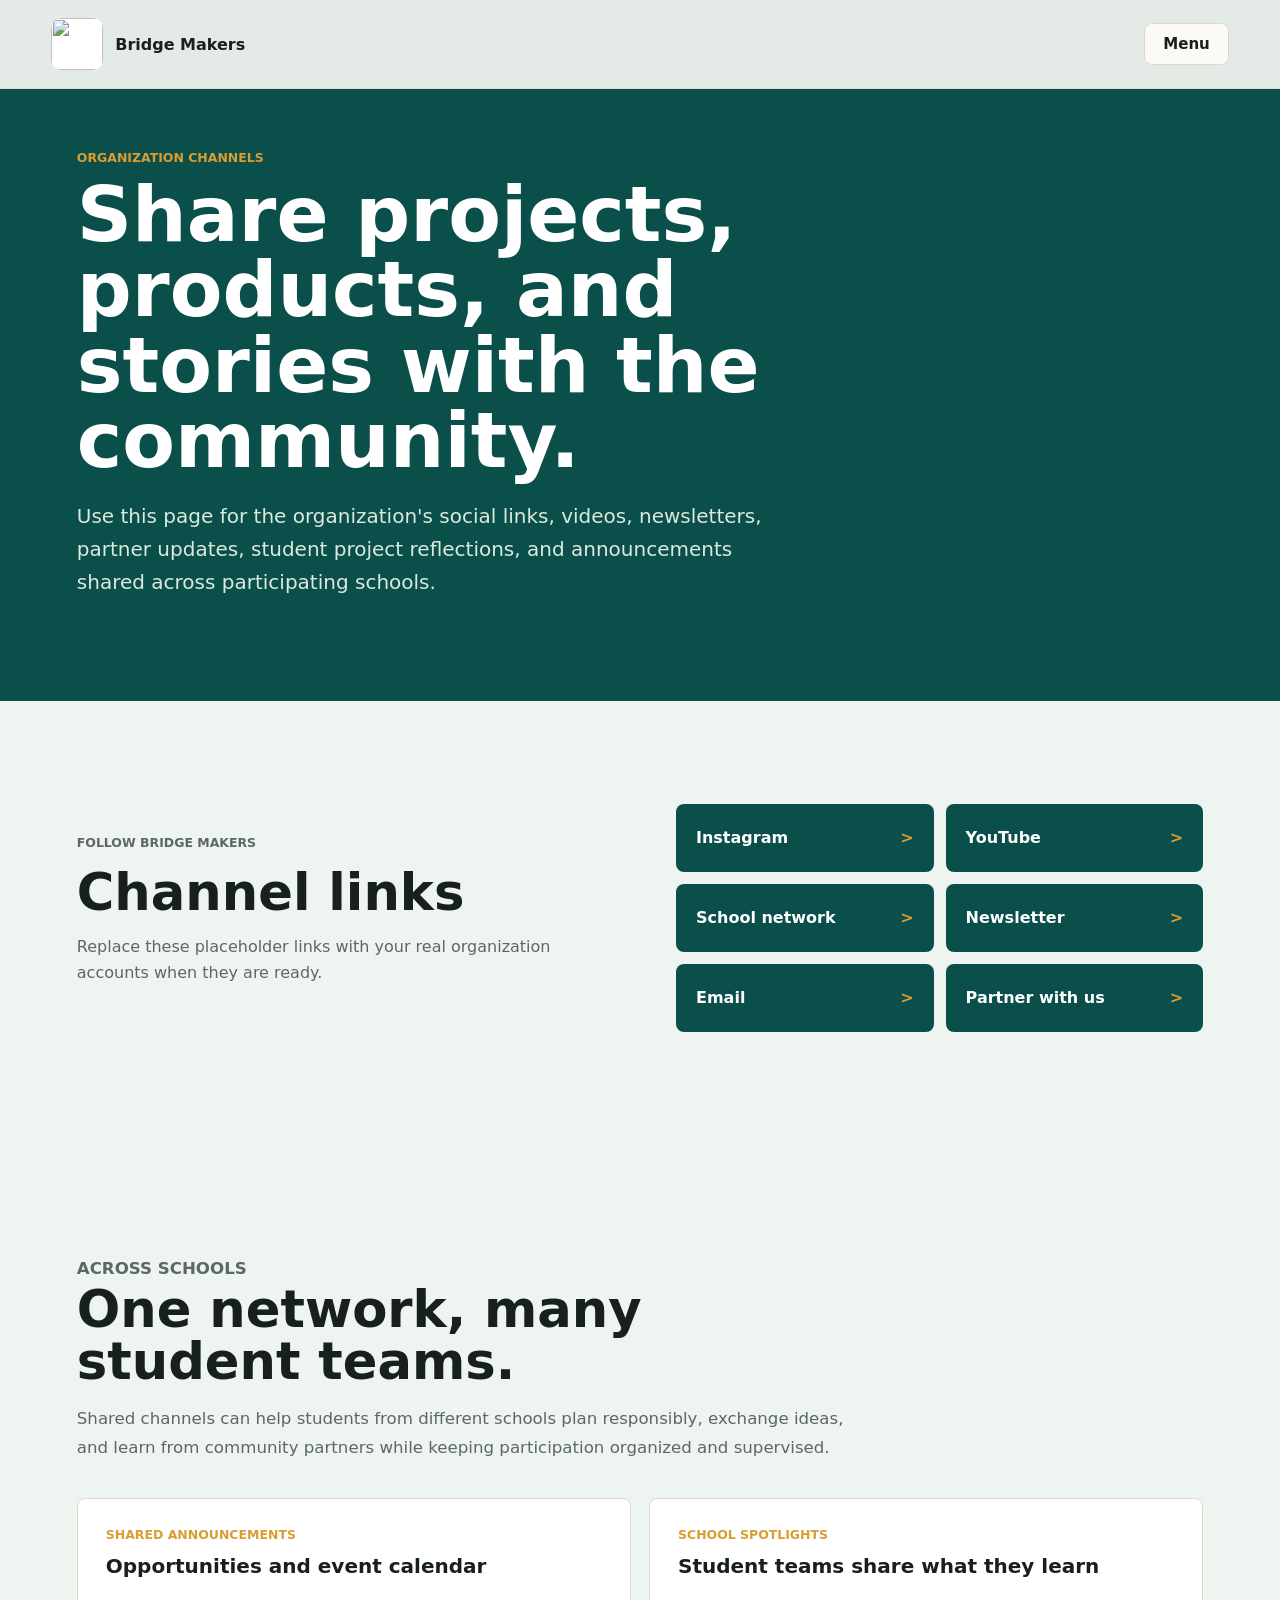
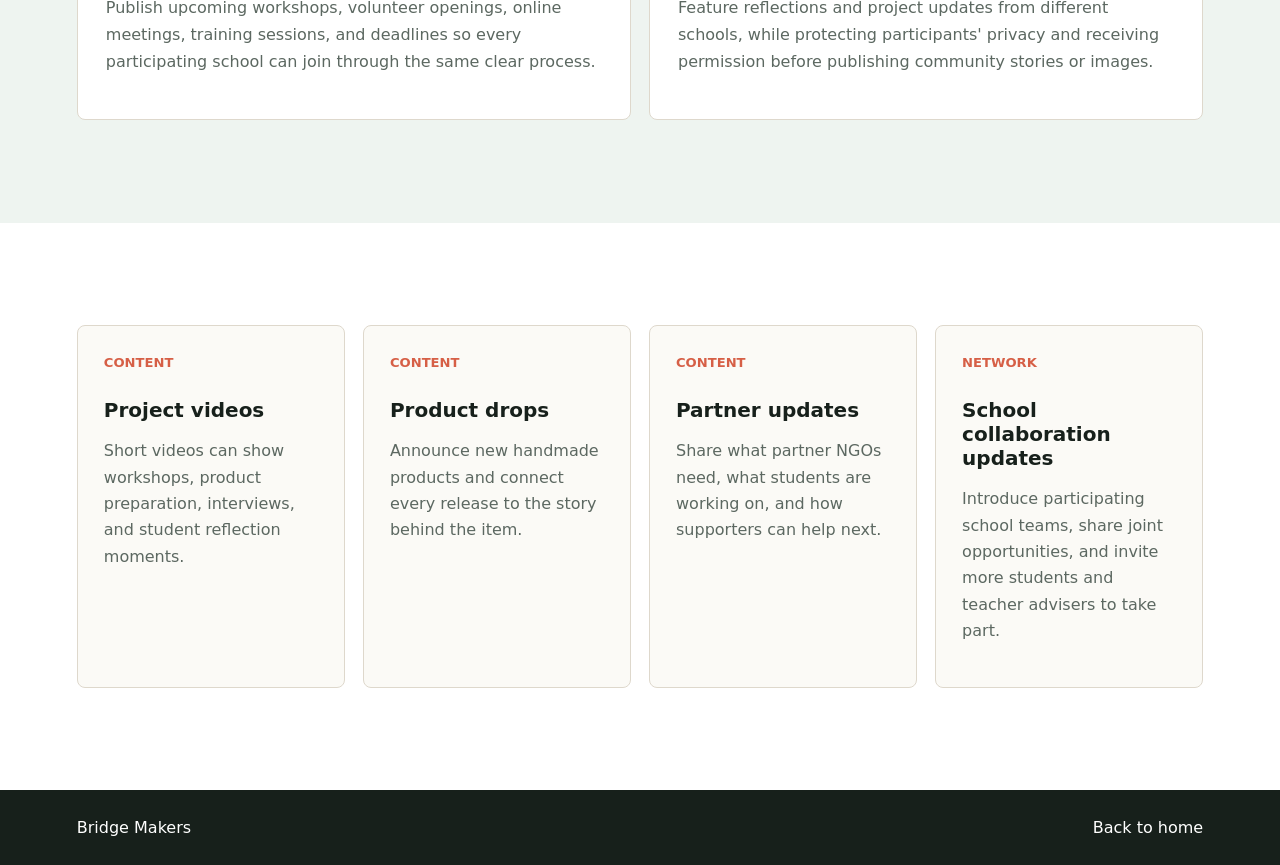
==== channels.html @ 90d65f6a "Add files via upload" ====
<!doctype html>
<html lang="en">
  <head>
    <meta charset="UTF-8" />
    <meta name="viewport" content="width=device-width, initial-scale=1.0" />
    <title>Channels | Bridge Makers</title>
    <meta
      name="description"
      content="Bridge Makers channels for project videos, interviews, partner updates, and collaboration between participating schools."
    />
    <link rel="stylesheet" href="styles.css" />
  </head>
  <body>
    <header class="site-header">
      <a class="brand" href="index.html" aria-label="Bridge Makers home">
        <img class="brand-mark" src="assets/bridge-makers-logo-v2.png" alt="" aria-hidden="true" />
        <span>Bridge Makers</span>
      </a>
      <div class="pullout-menu">
        <span class="pullout-trigger">Menu</span>
        <div class="pullout-panel" aria-label="Bridge Makers page menu">
          <a href="index.html"><span>01</span>Homepage</a>
          <a href="interviews.html"><span>02</span>Story interviews</a>
          <a href="products.html"><span>03</span>Products</a>
          <a href="volunteer.html"><span>04</span>Workshops</a>
          <a href="channels.html"><span>05</span>Organization channels</a>
        </div>
      </div>
    </header>

    <main>
      <section class="page-hero compact-hero">
        <p class="section-kicker">Organization channels</p>
        <h1>Share projects, products, and stories with the community.</h1>
        <p>
          Use this page for the organization's social links, videos, newsletters,
          partner updates, student project reflections, and announcements shared
          across participating schools.
        </p>
      </section>

      <section class="channels-section">
        <div>
          <p class="section-kicker">Follow Bridge Makers</p>
          <h2>Channel links</h2>
          <p>
            Replace these placeholder links with your real organization accounts
            when they are ready.
          </p>
        </div>
        <div class="channel-links" aria-label="Bridge Makers channel links">
          <a href="#" aria-label="Bridge Makers Instagram">Instagram</a>
          <a href="#" aria-label="Bridge Makers YouTube">YouTube</a>
          <a href="volunteer.html#school-network" aria-label="Join the Bridge Makers school network">School network</a>
          <a href="#" aria-label="Bridge Makers newsletter">Newsletter</a>
          <a href="mailto:hello@bridgemakers.org" aria-label="Email Bridge Makers">Email</a>
          <a href="volunteer.html#contact" aria-label="Propose a school or NGO partnership">Partner with us</a>
        </div>
      </section>

      <section class="partner-section" id="school-channels">
        <div class="section-heading">
          <p class="section-kicker">Across schools</p>
          <h2>One network, many student teams.</h2>
          <p>
            Shared channels can help students from different schools plan
            responsibly, exchange ideas, and learn from community partners while
            keeping participation organized and supervised.
          </p>
        </div>
        <div class="partner-panels">
          <article>
            <span class="section-kicker">Shared announcements</span>
            <h3>Opportunities and event calendar</h3>
            <p>
              Publish upcoming workshops, volunteer openings, online meetings,
              training sessions, and deadlines so every participating school can
              join through the same clear process.
            </p>
          </article>
          <article>
            <span class="section-kicker">School spotlights</span>
            <h3>Student teams share what they learn</h3>
            <p>
              Feature reflections and project updates from different schools,
              while protecting participants' privacy and receiving permission
              before publishing community stories or images.
            </p>
          </article>
        </div>
      </section>

      <section class="detail-section">
        <div class="detail-grid">
          <article>
            <span>Content</span>
            <h3>Project videos</h3>
            <p>Short videos can show workshops, product preparation, interviews, and student reflection moments.</p>
          </article>
          <article>
            <span>Content</span>
            <h3>Product drops</h3>
            <p>Announce new handmade products and connect every release to the story behind the item.</p>
          </article>
          <article>
            <span>Content</span>
            <h3>Partner updates</h3>
            <p>Share what partner NGOs need, what students are working on, and how supporters can help next.</p>
          </article>
          <article>
            <span>Network</span>
            <h3>School collaboration updates</h3>
            <p>Introduce participating school teams, share joint opportunities, and invite more students and teacher advisers to take part.</p>
          </article>
        </div>
      </section>
    </main>

    <footer>
      <p>Bridge Makers</p>
      <p><a href="index.html">Back to home</a></p>
    </footer>
    <script src="script.js"></script>
  </body>
</html>
---- styles.css ----
:root {
  color-scheme: light;
  --ink: #17201b;
  --muted: #5c6861;
  --paper: #fbfaf6;
  --cream: #f3efe6;
  --line: #ded8cc;
  --teal: #0f766e;
  --teal-dark: #0a4f4a;
  --coral: #d65f46;
  --gold: #d99d32;
  --green: #597b45;
  --white: #ffffff;
  --shadow: 0 18px 50px rgba(32, 40, 35, 0.14);
}

* {
  box-sizing: border-box;
}

html {
  scroll-behavior: smooth;
}

body {
  margin: 0;
  font-family: Inter, system-ui, -apple-system, BlinkMacSystemFont, "Segoe UI", sans-serif;
  color: var(--ink);
  background: var(--paper);
}

a {
  color: inherit;
  text-decoration: none;
}

button,
input,
select {
  font: inherit;
}

.site-header {
  position: fixed;
  inset: 0 0 auto 0;
  z-index: 10;
  display: flex;
  align-items: center;
  justify-content: space-between;
  gap: 22px;
  padding: 18px clamp(18px, 4vw, 56px);
  background: rgba(251, 250, 246, 0.91);
  border-bottom: 1px solid rgba(222, 216, 204, 0.75);
  backdrop-filter: blur(16px);
}

.brand,
.hero-actions,
.product-meta {
  display: flex;
  align-items: center;
}

.brand {
  gap: 12px;
  font-weight: 800;
  white-space: nowrap;
}

.brand-mark {
  width: 52px;
  height: 52px;
  border-radius: 10px;
  display: block;
  flex: 0 0 auto;
  object-fit: contain;
  background: var(--white);
}

.pullout-menu {
  position: relative;
  padding-block: 12px;
  margin-block: -12px;
}

.pullout-trigger {
  position: relative;
  display: inline-flex;
  align-items: center;
  justify-content: center;
  min-height: 42px;
  padding: 10px 18px;
  color: var(--ink);
  border: 1px solid var(--line);
  border-radius: 8px;
  background: var(--paper);
  cursor: pointer;
  font-size: 0.94rem;
  font-weight: 800;
  list-style: none;
  transition: background 160ms ease, border-color 160ms ease, color 160ms ease;
}

.pullout-trigger::after {
  content: "";
  position: absolute;
  left: 14px;
  right: 14px;
  bottom: 7px;
  height: 2px;
  border-radius: 999px;
  background: var(--ink);
  transform: scaleX(0);
  transform-origin: left;
  transition: transform 160ms ease;
}

.pullout-menu:hover .pullout-trigger {
  color: var(--ink);
  border-color: #bbb4a8;
  background: var(--paper);
}

.pullout-menu:hover .pullout-trigger::after {
  transform: scaleX(1);
}

.pullout-panel {
  position: absolute;
  top: 100%;
  right: 0;
  width: min(320px, calc(100vw - 36px));
  display: none;
  grid-template-columns: 1fr;
  padding: 0;
  background: rgba(251, 250, 246, 0.97);
  border: 1px solid rgba(222, 216, 204, 0.9);
  border-bottom: 1px solid rgba(222, 216, 204, 0.9);
  border-radius: 8px;
  box-shadow: 0 20px 38px rgba(32, 40, 35, 0.12);
  backdrop-filter: blur(16px);
}

.pullout-panel::before {
  content: "";
  position: absolute;
  left: 0;
  right: 0;
  bottom: 100%;
  height: 14px;
}

.pullout-menu:hover .pullout-panel {
  display: grid;
}

.pullout-panel a {
  position: relative;
  min-height: 64px;
  display: flex;
  align-items: center;
  gap: 12px;
  padding: 16px 18px;
  border-bottom: 1px solid var(--line);
  color: var(--ink);
  font-size: 1rem;
  font-weight: 800;
}

.pullout-panel a:last-child {
  border-bottom: 0;
}

.pullout-panel a span {
  color: var(--coral);
  font-size: 0.78rem;
  font-weight: 800;
}

.pullout-panel a::after {
  content: "";
  position: absolute;
  left: 18px;
  right: 18px;
  bottom: 14px;
  height: 3px;
  border-radius: 999px;
  background: var(--teal);
  transform: scaleX(0);
  transform-origin: left;
  transition: transform 180ms ease;
}

.pullout-panel a:hover {
  background: rgba(255, 255, 255, 0.68);
}

.pullout-panel a:hover::after {
  transform: scaleX(1);
}

.button,
.contact-form button,
.product-card button {
  border: 0;
  border-radius: 8px;
  cursor: pointer;
  font-weight: 800;
}

.hero {
  position: relative;
  min-height: 92vh;
  display: grid;
  align-items: end;
  overflow: hidden;
  padding: 118px clamp(18px, 6vw, 82px) 80px;
}

.hero img {
  position: absolute;
  inset: 0;
  width: 100%;
  height: 100%;
  object-fit: cover;
}

.hero-overlay {
  position: absolute;
  inset: 0;
  background:
    linear-gradient(90deg, rgba(12, 23, 19, 0.82) 0%, rgba(12, 23, 19, 0.56) 42%, rgba(12, 23, 19, 0.16) 100%),
    linear-gradient(0deg, rgba(12, 23, 19, 0.52), rgba(12, 23, 19, 0.04) 42%);
}

.hero-content {
  position: relative;
  width: min(690px, 100%);
  color: var(--white);
}

.eyebrow,
.section-kicker {
  margin: 0 0 12px;
  color: var(--gold);
  font-size: 0.78rem;
  font-weight: 800;
  letter-spacing: 0;
  text-transform: uppercase;
}

.hero h1 {
  margin: 0;
  font-size: clamp(3.7rem, 8vw, 7.5rem);
  line-height: 0.92;
  letter-spacing: 0;
}

.hero-content > p:not(.eyebrow) {
  max-width: 620px;
  margin: 24px 0 0;
  font-size: clamp(1.1rem, 2vw, 1.45rem);
  line-height: 1.55;
}

.hero-actions {
  flex-wrap: wrap;
  gap: 12px;
  margin-top: 34px;
}

.button {
  display: inline-flex;
  align-items: center;
  justify-content: center;
  min-height: 48px;
  padding: 14px 18px;
}

.button.primary {
  color: var(--white);
  background: var(--coral);
}

.button.secondary {
  color: var(--ink);
  background: var(--white);
}

.page-hero {
  padding-top: 150px;
  color: var(--white);
  background: var(--teal-dark);
}

.page-hero h1 {
  width: min(900px, 100%);
  margin: 0;
  font-size: clamp(2.7rem, 6vw, 5.5rem);
  line-height: 0.98;
  letter-spacing: 0;
}

.page-hero p:not(.section-kicker) {
  width: min(720px, 100%);
  margin: 22px 0 0;
  color: #dbe9df;
  font-size: clamp(1rem, 1.8vw, 1.25rem);
  line-height: 1.65;
}

.compact-hero {
  min-height: 430px;
  display: grid;
  align-content: end;
}

.intro,
.menu-section,
.shop-section,
.interview-section,
.video-library,
.channels-section,
.page-hero,
.detail-section,
.impact-band,
.split-section,
.partner-section,
.cta {
  padding: clamp(64px, 8vw, 104px) clamp(18px, 6vw, 82px);
}

.page-hero {
  padding-top: 150px;
}

.intro {
  display: grid;
  grid-template-columns: minmax(0, 1fr) minmax(300px, 0.72fr);
  gap: clamp(28px, 7vw, 90px);
  align-items: start;
  background: var(--white);
}

h2 {
  margin: 0;
  font-size: clamp(2rem, 4vw, 4.1rem);
  line-height: 1.02;
  letter-spacing: 0;
}

h3 {
  margin: 0;
  font-size: 1.25rem;
  letter-spacing: 0;
}

.intro > p,
.section-heading p,
.split-section p,
.partner-panels p,
.cta p,
.impact-grid p,
.product-content p {
  color: var(--muted);
  line-height: 1.7;
}

.intro > p {
  margin: 34px 0 0;
  font-size: 1.08rem;
}

.section-heading {
  max-width: 780px;
  margin-bottom: 36px;
}

.section-heading p {
  margin: 18px 0 0;
  font-size: 1.04rem;
}

.detail-section {
  background: var(--white);
}

.detail-grid {
  display: grid;
  grid-template-columns: repeat(4, minmax(0, 1fr));
  gap: 18px;
}

.detail-grid article {
  min-height: 250px;
  padding: 26px;
  border: 1px solid var(--line);
  border-radius: 8px;
  background: var(--paper);
}

.detail-grid span {
  display: inline-block;
  margin-bottom: 28px;
  color: var(--coral);
  font-size: 0.82rem;
  font-weight: 800;
  text-transform: uppercase;
}

.detail-grid p {
  color: var(--muted);
  line-height: 1.65;
}

.menu-section {
  background: var(--cream);
}

.line-menu {
  display: grid;
  grid-template-columns: repeat(4, minmax(0, 1fr));
  border-top: 1px solid var(--line);
  border-bottom: 1px solid var(--line);
}

.line-menu a {
  position: relative;
  min-height: 82px;
  display: flex;
  align-items: center;
  gap: 12px;
  padding: 20px 18px;
  color: var(--ink);
  border-right: 1px solid var(--line);
  font-size: clamp(1rem, 1.5vw, 1.22rem);
  font-weight: 800;
}

.line-menu a:last-child {
  border-right: 0;
}

.line-menu a span {
  color: var(--coral);
  font-size: 0.78rem;
  font-weight: 800;
}

.line-menu a::after {
  content: "";
  position: absolute;
  left: 18px;
  right: 18px;
  bottom: 14px;
  height: 3px;
  border-radius: 999px;
  background: var(--teal);
  transform: scaleX(0);
  transform-origin: left;
  transition: transform 180ms ease;
}

.line-menu a:hover {
  background: rgba(255, 255, 255, 0.62);
}

.line-menu a:hover::after {
  transform: scaleX(1);
}

.menu-grid {
  display: grid;
  grid-template-columns: repeat(4, minmax(0, 1fr));
  gap: 16px;
}

.menu-card {
  min-height: 236px;
  display: grid;
  align-content: space-between;
  gap: 22px;
  padding: 24px;
  border: 1px solid var(--line);
  border-radius: 8px;
  background: var(--white);
  box-shadow: 0 10px 28px rgba(32, 40, 35, 0.08);
  transition: transform 160ms ease, border-color 160ms ease;
}

.menu-card:hover {
  transform: translateY(-3px);
  border-color: rgba(15, 118, 110, 0.45);
}

.menu-card span {
  color: var(--coral);
  font-size: 0.82rem;
  font-weight: 800;
}

.menu-card p,
.story-background p,
.interview-grid p,
.channels-section p {
  color: var(--muted);
  line-height: 1.65;
}

.menu-card p {
  margin: 0;
}

.product-grid {
  display: grid;
  grid-template-columns: repeat(3, minmax(0, 1fr));
  gap: 18px;
}

.demo-note {
  display: flex;
  align-items: center;
  gap: 14px;
  margin-bottom: 24px;
  padding: 16px 18px;
  border-left: 5px solid var(--coral);
  border-radius: 8px;
  color: var(--muted);
  background: var(--cream);
}

.demo-note strong {
  flex: 0 0 auto;
  color: var(--teal-dark);
}

.product-card {
  display: flex;
  flex-direction: column;
  overflow: hidden;
  border: 1px solid var(--line);
  border-radius: 8px;
  background: var(--white);
  box-shadow: 0 12px 35px rgba(32, 40, 35, 0.08);
}

.product-image {
  position: relative;
  min-height: 225px;
  overflow: hidden;
  background-size: cover;
  background-position: center;
}

.product-image > img {
  width: 100%;
  height: 100%;
  min-height: 225px;
  display: block;
  object-fit: cover;
}

.maker-shirt > img {
  object-position: center;
}

.maker-art {
  position: absolute;
  left: 50%;
  top: 47%;
  width: 112px;
  height: 68px;
  transform: translate(-50%, -50%);
  border-radius: 50% 50% 42% 42%;
  background: #f5efe2;
  box-shadow: 0 0 0 8px rgba(245, 239, 226, 0.92);
}

.maker-art::before {
  content: "";
  position: absolute;
  left: 18px;
  right: 18px;
  bottom: 12px;
  height: 28px;
  border-top: 4px solid var(--teal-dark);
  border-radius: 50%;
  transform: rotate(-5deg);
}

.maker-art i {
  position: absolute;
  width: 9px;
  height: 9px;
  background: var(--gold);
  clip-path: polygon(50% 0, 61% 36%, 100% 50%, 61% 64%, 50% 100%, 39% 64%, 0 50%, 39% 36%);
}

.maker-art i:nth-child(1) { left: 16px; top: 8px; }
.maker-art i:nth-child(2) { left: 42px; top: 18px; background: var(--coral); }
.maker-art i:nth-child(3) { left: 67px; top: 5px; width: 12px; height: 12px; }
.maker-art i:nth-child(4) { right: 13px; top: 25px; background: var(--green); }
.maker-art i:nth-child(5) { left: 55px; top: 2px; width: 5px; height: 5px; background: var(--teal); }

.tea-product {
  height: 225px;
}

.tea-product > img {
  height: 225px;
  object-position: center bottom;
  transform: scale(1.3);
  transform-origin: center bottom;
}

.product-image.textile {
  background:
    linear-gradient(135deg, rgba(15, 118, 110, 0.2), rgba(214, 95, 70, 0.24)),
    repeating-linear-gradient(45deg, #d65f46 0 24px, #f1c36c 24px 48px, #0f766e 48px 72px, #597b45 72px 96px);
}

.product-image.cards {
  background:
    radial-gradient(circle at 70% 25%, rgba(214, 95, 70, 0.8) 0 8%, transparent 8.5%),
    radial-gradient(circle at 34% 52%, rgba(15, 118, 110, 0.85) 0 9%, transparent 9.5%),
    linear-gradient(135deg, #f7f0dc 0 34%, #ffffff 34% 52%, #e9d3b5 52% 100%);
}

.product-image.beads {
  background:
    radial-gradient(circle at 28% 42%, #0f766e 0 18px, transparent 19px),
    radial-gradient(circle at 43% 36%, #d99d32 0 16px, transparent 17px),
    radial-gradient(circle at 58% 46%, #d65f46 0 17px, transparent 18px),
    radial-gradient(circle at 72% 40%, #597b45 0 18px, transparent 19px),
    linear-gradient(135deg, #eee5d3, #faf8ef);
}

.product-content {
  display: flex;
  flex: 1;
  flex-direction: column;
  padding: 22px;
}

.product-meta {
  justify-content: space-between;
  gap: 14px;
  margin-bottom: 14px;
  color: var(--teal-dark);
  font-size: 0.88rem;
  font-weight: 800;
}

.product-content > p {
  min-height: 120px;
  margin: 12px 0 20px;
}

.story-background {
  margin: 16px 0 0;
  padding: 16px;
  border-left: 5px solid var(--gold);
  border-radius: 8px;
  background: #f8f4ea;
}

.story-background span {
  display: block;
  margin-bottom: 6px;
  color: var(--teal-dark);
  font-size: 0.82rem;
  font-weight: 800;
  text-transform: uppercase;
}

.story-background p {
  margin: 0;
  font-size: 0.94rem;
}

.product-card button,
.contact-form button {
  width: 100%;
  min-height: 46px;
  color: var(--white);
  background: var(--teal);
}

.product-card button {
  margin-top: auto;
}

.interview-section {
  background: var(--white);
}

.video-library {
  background: #eef4f0;
}

.video-grid {
  display: grid;
  grid-template-columns: repeat(3, minmax(0, 1fr));
  gap: 18px;
}

.video-card {
  overflow: hidden;
  border: 1px solid var(--line);
  border-radius: 8px;
  background: var(--white);
  box-shadow: 0 12px 35px rgba(32, 40, 35, 0.08);
}

.video-preview {
  position: relative;
  width: 100%;
  aspect-ratio: 16 / 10;
  display: grid;
  place-items: center;
  overflow: hidden;
  border: 0;
  cursor: pointer;
  background-position: center;
  background-size: cover;
}

.video-preview::before {
  content: "";
  position: absolute;
  inset: 0;
  background: linear-gradient(0deg, rgba(10, 35, 31, 0.62), rgba(10, 35, 31, 0.08));
  transition: background 160ms ease;
}

.video-preview:hover::before {
  background: linear-gradient(0deg, rgba(10, 35, 31, 0.7), rgba(10, 35, 31, 0.18));
}

.video-daily-life {
  background:
    linear-gradient(90deg, transparent 0 46%, rgba(255, 255, 255, 0.26) 47% 53%, transparent 54%),
    linear-gradient(0deg, transparent 0 46%, rgba(217, 157, 50, 0.5) 47% 53%, transparent 54%),
    linear-gradient(135deg, #0a4f4a, #4e7772);
  background-size: 72px 72px, 72px 72px, auto;
}

.video-recovery {
  background:
    repeating-linear-gradient(115deg, transparent 0 28px, rgba(255, 255, 255, 0.18) 29px 33px),
    linear-gradient(135deg, #597b45, #d99d32);
}

.video-artwork {
  background:
    linear-gradient(32deg, transparent 0 30%, rgba(217, 157, 50, 0.86) 31% 46%, transparent 47%),
    linear-gradient(145deg, rgba(15, 118, 110, 0.9) 0 28%, transparent 29%),
    linear-gradient(62deg, #d65f46, #f3efe6 52%, #597b45);
}

.play-icon {
  position: relative;
  z-index: 1;
  width: 58px;
  height: 58px;
  display: grid;
  place-items: center;
  border: 2px solid rgba(255, 255, 255, 0.82);
  border-radius: 50%;
  background: rgba(15, 118, 110, 0.88);
  box-shadow: 0 8px 24px rgba(23, 32, 27, 0.24);
}

.play-icon::after {
  content: "";
  margin-left: 4px;
  border-top: 8px solid transparent;
  border-bottom: 8px solid transparent;
  border-left: 13px solid var(--white);
}

.video-duration {
  position: absolute;
  z-index: 1;
  right: 12px;
  bottom: 10px;
  padding: 4px 7px;
  border-radius: 4px;
  color: var(--white);
  background: rgba(23, 32, 27, 0.82);
  font-size: 0.78rem;
  font-weight: 800;
}

.video-copy {
  padding: 22px;
}

.video-copy > span {
  display: block;
  margin-bottom: 10px;
  color: var(--coral);
  font-size: 0.78rem;
  font-weight: 800;
  text-transform: uppercase;
}

.video-copy p,
.demo-caption,
.video-dialog-panel > p:last-child {
  color: var(--muted);
  line-height: 1.65;
}

.video-copy p {
  margin: 12px 0 0;
}

.demo-caption {
  margin: 18px 0 0;
  font-size: 0.86rem;
}

.video-dialog[hidden] {
  display: none;
}

.video-dialog {
  position: fixed;
  inset: 0;
  z-index: 30;
  display: grid;
  place-items: center;
  padding: 20px;
  background: rgba(23, 32, 27, 0.72);
}

.video-dialog-panel {
  position: relative;
  width: min(620px, 100%);
  padding: 22px;
  border-radius: 8px;
  background: var(--white);
  box-shadow: var(--shadow);
}

.video-dialog-close {
  position: absolute;
  top: 10px;
  right: 12px;
  z-index: 2;
  width: 38px;
  height: 38px;
  border: 0;
  border-radius: 50%;
  color: var(--white);
  background: rgba(23, 32, 27, 0.78);
  cursor: pointer;
  font-size: 1.6rem;
  line-height: 1;
}

.video-dialog-screen {
  aspect-ratio: 16 / 9;
  display: grid;
  place-items: center;
  margin: -22px -22px 22px;
  border-radius: 8px 8px 0 0;
  background: linear-gradient(135deg, var(--teal-dark), var(--green));
}

.video-dialog-panel h2 {
  font-size: clamp(1.8rem, 4vw, 2.8rem);
}

.interview-grid {
  display: grid;
  grid-template-columns: repeat(3, minmax(0, 1fr));
  gap: 18px;
}

.interview-grid article {
  min-height: 248px;
  padding: 26px;
  border-radius: 8px;
  background: var(--paper);
  border: 1px solid var(--line);
}

.interview-grid span {
  display: inline-block;
  margin-bottom: 32px;
  color: var(--coral);
  font-size: 0.82rem;
  font-weight: 800;
  text-transform: uppercase;
}

.channels-section {
  display: grid;
  grid-template-columns: minmax(0, 0.72fr) minmax(320px, 0.72fr);
  gap: clamp(28px, 6vw, 72px);
  align-items: center;
  background: #eef4f0;
}

.channel-links {
  display: grid;
  grid-template-columns: repeat(2, minmax(0, 1fr));
  gap: 12px;
}

.channel-links a {
  display: flex;
  align-items: center;
  justify-content: space-between;
  min-height: 68px;
  padding: 18px 20px;
  border-radius: 8px;
  color: var(--white);
  background: var(--teal-dark);
  font-weight: 800;
}

.channel-links a::after {
  content: ">";
  color: var(--gold);
}

.impact-band {
  display: grid;
  grid-template-columns: minmax(240px, 0.68fr) 1fr;
  gap: clamp(28px, 6vw, 72px);
  color: var(--white);
  background: var(--teal-dark);
}

.impact-band .section-kicker,
.impact-band p {
  color: #dbe9df;
}

.impact-grid {
  display: grid;
  grid-template-columns: repeat(3, minmax(0, 1fr));
  gap: 18px;
}

.impact-grid div {
  padding: 24px;
  border: 1px solid rgba(255, 255, 255, 0.22);
  border-radius: 8px;
}

.impact-grid strong {
  display: grid;
  place-items: center;
  width: 38px;
  height: 38px;
  margin-bottom: 34px;
  border-radius: 50%;
  color: var(--ink);
  background: var(--gold);
}

.split-section {
  display: grid;
  grid-template-columns: minmax(0, 0.9fr) minmax(300px, 0.72fr);
  gap: clamp(30px, 7vw, 86px);
  align-items: center;
  background: var(--cream);
}

.check-list {
  display: grid;
  gap: 12px;
}

.check-list span {
  padding: 18px 20px;
  border-left: 6px solid var(--coral);
  border-radius: 8px;
  background: var(--white);
  box-shadow: 0 8px 22px rgba(32, 40, 35, 0.08);
  font-weight: 800;
}

.partner-panels {
  display: grid;
  grid-template-columns: repeat(2, minmax(0, 1fr));
  gap: 18px;
}

.partner-panels article {
  min-height: 220px;
  padding: 28px;
  border-radius: 8px;
  background: var(--white);
  border: 1px solid var(--line);
}

.partner-section {
  background: #eef4f0;
}

.partner-section .section-kicker {
  display: block;
}

.cta {
  display: grid;
  grid-template-columns: minmax(0, 0.84fr) minmax(320px, 0.54fr);
  gap: clamp(30px, 7vw, 86px);
  align-items: start;
  background: #f7f3ea;
}

.contact-form {
  display: grid;
  gap: 16px;
  padding: 24px;
  border-radius: 8px;
  background: var(--white);
  box-shadow: var(--shadow);
}

.contact-form label {
  display: grid;
  gap: 7px;
  color: var(--muted);
  font-size: 0.9rem;
  font-weight: 700;
}

.contact-form input,
.contact-form select {
  width: 100%;
  min-height: 46px;
  padding: 10px 12px;
  border: 1px solid var(--line);
  border-radius: 8px;
  color: var(--ink);
  background: var(--paper);
}

footer {
  display: flex;
  justify-content: space-between;
  gap: 18px;
  padding: 28px clamp(18px, 6vw, 82px);
  color: var(--white);
  background: var(--ink);
}

footer p {
  margin: 0;
}

@media (max-width: 900px) {
  .site-header {
    position: absolute;
    align-items: flex-start;
  }

  .pullout-panel {
    grid-template-columns: 1fr;
  }

  .pullout-panel a {
    border-right: 0;
    border-bottom: 1px solid var(--line);
  }

  .pullout-panel a:last-child {
    border-bottom: 0;
  }

  .hero {
    min-height: 88vh;
    padding-top: 108px;
  }

  .intro,
  .channels-section,
  .impact-band,
  .split-section,
  .cta {
    grid-template-columns: 1fr;
  }

  .menu-grid,
  .line-menu,
  .product-grid,
  .video-grid,
  .interview-grid,
  .detail-grid,
  .impact-grid,
  .partner-panels {
    grid-template-columns: 1fr;
  }

  .product-content p {
    min-height: auto;
  }

  .demo-note {
    align-items: flex-start;
    flex-direction: column;
  }
}

@media (max-width: 560px) {
  .site-header {
    padding: 14px 16px;
  }

  .brand span:last-child {
    max-width: 122px;
    white-space: normal;
  }

  .hero {
    min-height: 86vh;
    padding: 104px 18px 54px;
  }

  .hero h1 {
    font-size: 3.75rem;
  }

  .button {
    width: 100%;
  }

  footer {
    display: grid;
  }
}
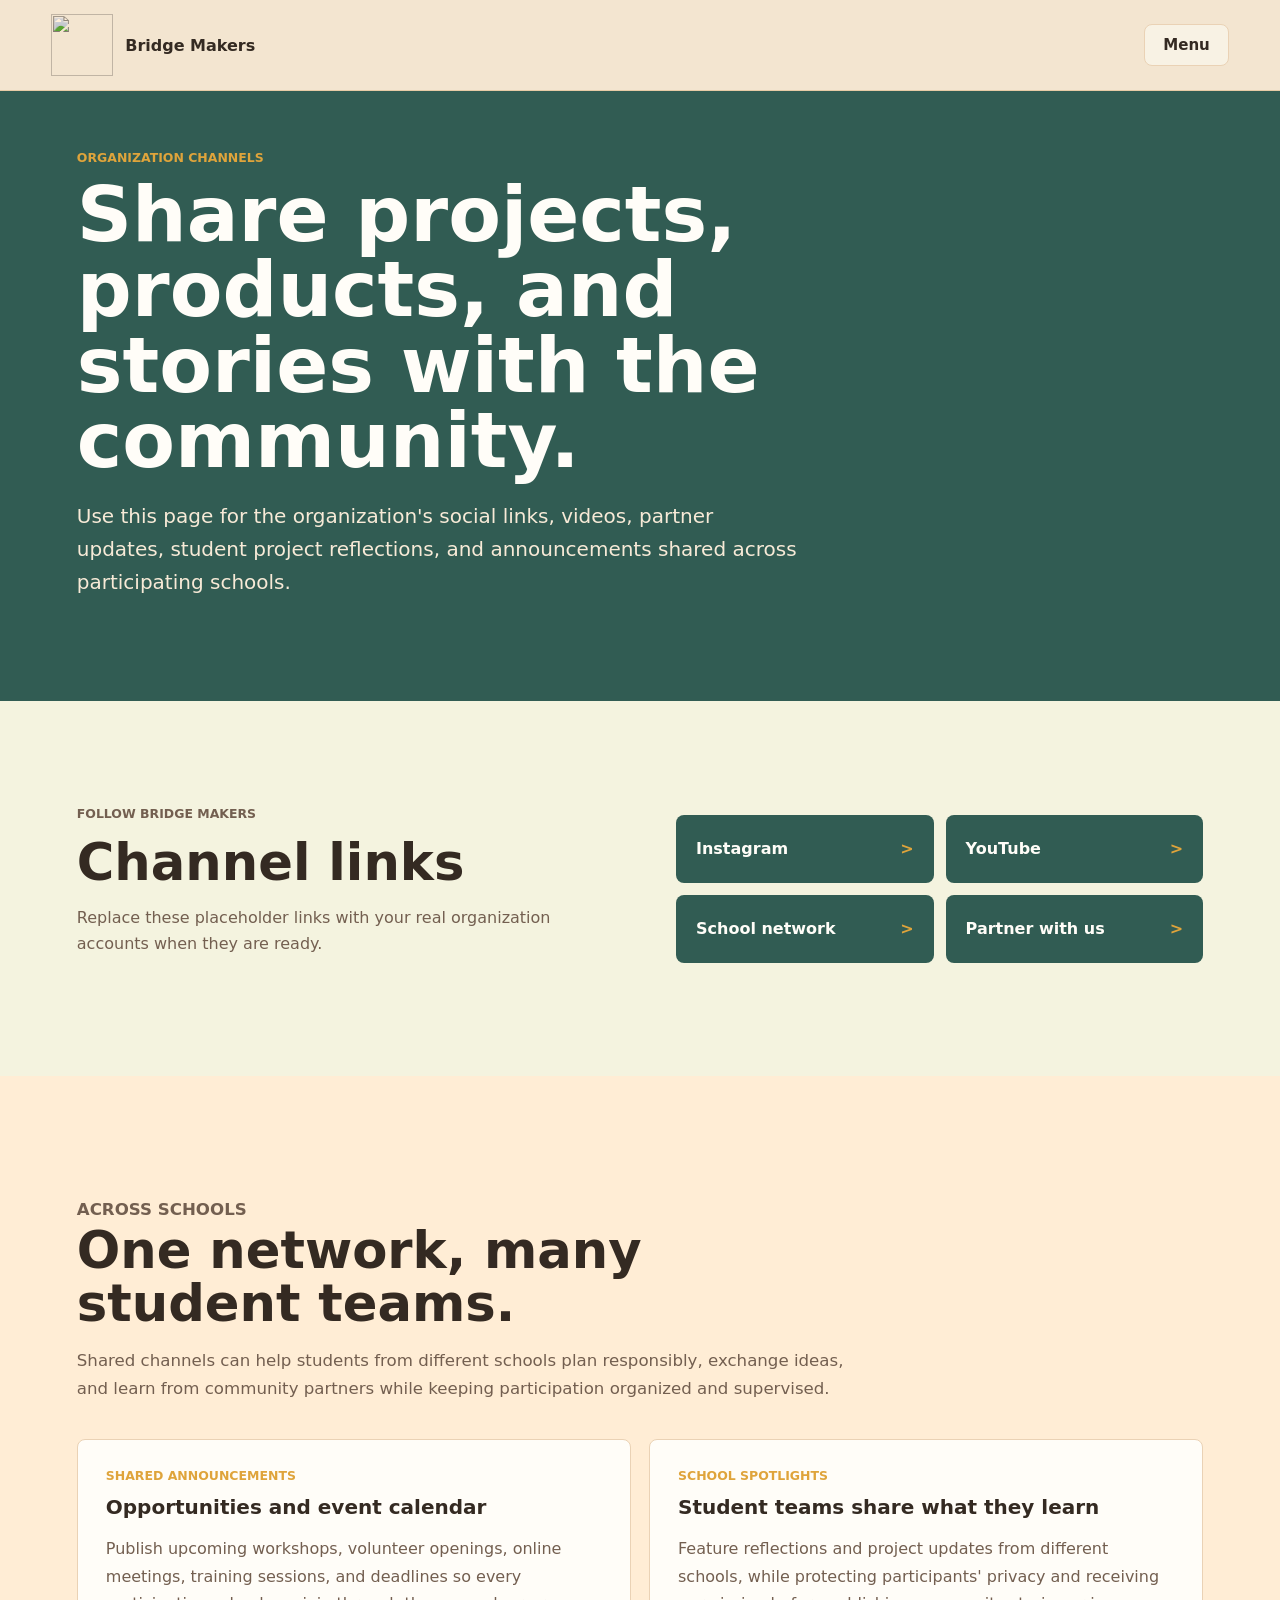
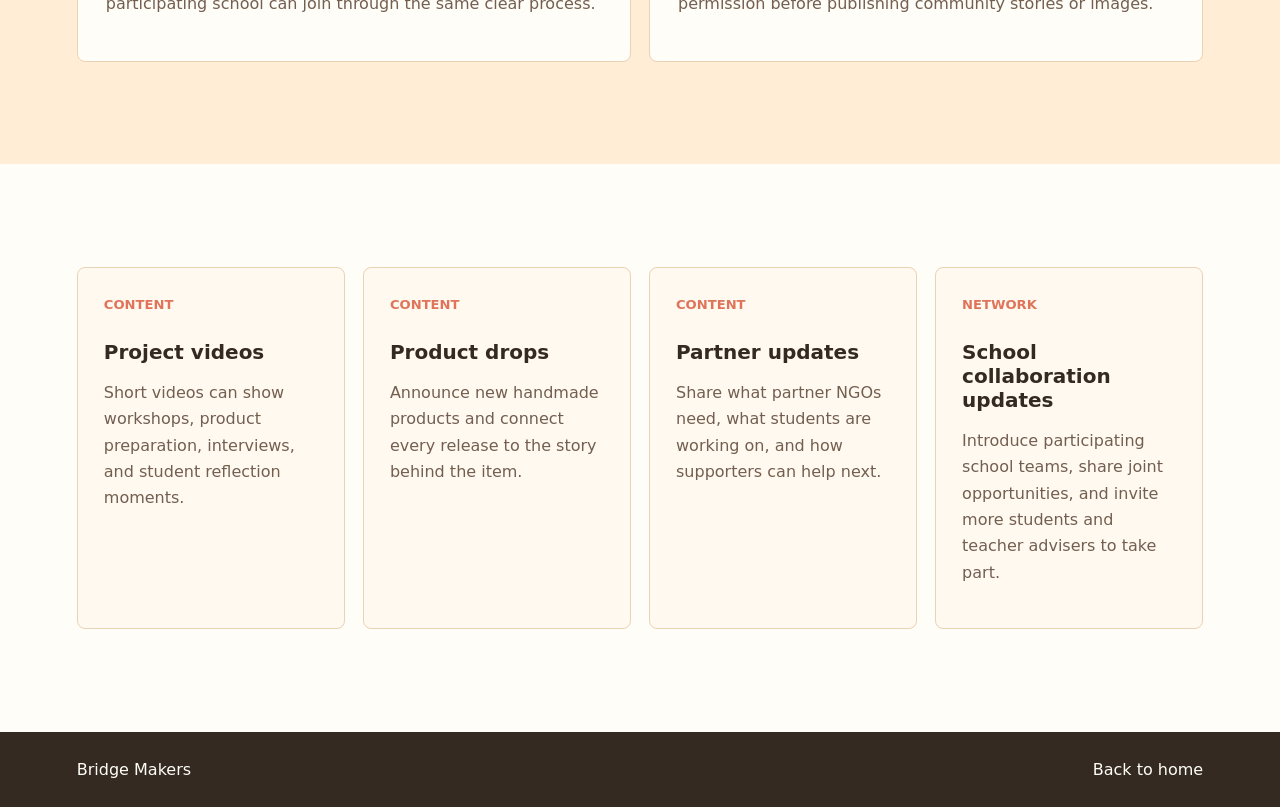
==== commit b3c55b86: "Add files via upload Update Bridge Makers website， newest one 8.13 with about us, files other than a" ====
--- a/channels.html
+++ b/channels.html
@@ -13,13 +13,13 @@
   <body>
     <header class="site-header">
       <a class="brand" href="index.html" aria-label="Bridge Makers home">
-        <img class="brand-mark" src="assets/bridge-makers-logo-v2.png" alt="" aria-hidden="true" />
+        <img class="brand-mark" src="assets/bridge-makers-logo-official.png" alt="" aria-hidden="true" />
         <span>Bridge Makers</span>
       </a>
       <div class="pullout-menu">
         <span class="pullout-trigger">Menu</span>
         <div class="pullout-panel" aria-label="Bridge Makers page menu">
-          <a href="index.html"><span>01</span>Homepage</a>
+          <a href="about.html"><span>01</span>About us</a>
           <a href="interviews.html"><span>02</span>Story interviews</a>
           <a href="products.html"><span>03</span>Products</a>
           <a href="volunteer.html"><span>04</span>Workshops</a>
@@ -33,8 +33,8 @@
         <p class="section-kicker">Organization channels</p>
         <h1>Share projects, products, and stories with the community.</h1>
         <p>
-          Use this page for the organization's social links, videos, newsletters,
-          partner updates, student project reflections, and announcements shared
+          Use this page for the organization's social links, videos, partner
+          updates, student project reflections, and announcements shared
           across participating schools.
         </p>
       </section>
@@ -52,9 +52,7 @@
           <a href="#" aria-label="Bridge Makers Instagram">Instagram</a>
           <a href="#" aria-label="Bridge Makers YouTube">YouTube</a>
           <a href="volunteer.html#school-network" aria-label="Join the Bridge Makers school network">School network</a>
-          <a href="#" aria-label="Bridge Makers newsletter">Newsletter</a>
-          <a href="mailto:hello@bridgemakers.org" aria-label="Email Bridge Makers">Email</a>
-          <a href="volunteer.html#contact" aria-label="Propose a school or NGO partnership">Partner with us</a>
+          <a href="volunteer.html#contact" aria-label="Contact Bridge Makers about a partnership">Partner with us</a>
         </div>
       </section>
 
--- a/styles.css
+++ b/styles.css
@@ -1,17 +1,17 @@
 :root {
   color-scheme: light;
-  --ink: #17201b;
-  --muted: #5c6861;
-  --paper: #fbfaf6;
-  --cream: #f3efe6;
-  --line: #ded8cc;
-  --teal: #0f766e;
-  --teal-dark: #0a4f4a;
-  --coral: #d65f46;
-  --gold: #d99d32;
-  --green: #597b45;
-  --white: #ffffff;
-  --shadow: 0 18px 50px rgba(32, 40, 35, 0.14);
+  --ink: #342a22;
+  --muted: #735f50;
+  --paper: #fff9ef;
+  --cream: #ffedd5;
+  --line: #ead2b5;
+  --teal: #4a7c72;
+  --teal-dark: #315c53;
+  --coral: #df745b;
+  --gold: #dfa43b;
+  --green: #71885c;
+  --white: #fffdf8;
+  --shadow: 0 18px 50px rgba(95, 65, 39, 0.14);
 }
 
 * {
@@ -48,9 +48,9 @@
   align-items: center;
   justify-content: space-between;
   gap: 22px;
-  padding: 18px clamp(18px, 4vw, 56px);
-  background: rgba(251, 250, 246, 0.91);
-  border-bottom: 1px solid rgba(222, 216, 204, 0.75);
+  padding: 14px clamp(18px, 4vw, 56px);
+  background: rgba(255, 239, 216, 0.94);
+  border-bottom: 1px solid rgba(223, 178, 128, 0.52);
   backdrop-filter: blur(16px);
 }
 
@@ -68,13 +68,12 @@
 }
 
 .brand-mark {
-  width: 52px;
-  height: 52px;
-  border-radius: 10px;
+  width: 62px;
+  height: 62px;
   display: block;
   flex: 0 0 auto;
   object-fit: contain;
-  background: var(--white);
+  mix-blend-mode: multiply;
 }
 
 .pullout-menu {
@@ -93,7 +92,7 @@
   color: var(--ink);
   border: 1px solid var(--line);
   border-radius: 8px;
-  background: var(--paper);
+  background: rgba(255, 253, 248, 0.52);
   cursor: pointer;
   font-size: 0.94rem;
   font-weight: 800;
@@ -117,8 +116,8 @@
 
 .pullout-menu:hover .pullout-trigger {
   color: var(--ink);
-  border-color: #bbb4a8;
-  background: var(--paper);
+  border-color: #d9ae7e;
+  background: rgba(255, 253, 248, 0.76);
 }
 
 .pullout-menu:hover .pullout-trigger::after {
@@ -133,11 +132,11 @@
   display: none;
   grid-template-columns: 1fr;
   padding: 0;
-  background: rgba(251, 250, 246, 0.97);
-  border: 1px solid rgba(222, 216, 204, 0.9);
-  border-bottom: 1px solid rgba(222, 216, 204, 0.9);
-  border-radius: 8px;
-  box-shadow: 0 20px 38px rgba(32, 40, 35, 0.12);
+  background: rgba(255, 246, 233, 0.98);
+  border: 1px solid rgba(225, 191, 151, 0.9);
+  border-bottom: 1px solid rgba(225, 191, 151, 0.9);
+  border-radius: 8px;
+  box-shadow: 0 20px 38px rgba(95, 65, 39, 0.14);
   backdrop-filter: blur(16px);
 }
 
@@ -192,7 +191,7 @@
 }
 
 .pullout-panel a:hover {
-  background: rgba(255, 255, 255, 0.68);
+  background: rgba(255, 229, 197, 0.5);
 }
 
 .pullout-panel a:hover::after {
@@ -200,7 +199,6 @@
 }
 
 .button,
-.contact-form button,
 .product-card button {
   border: 0;
   border-radius: 8px;
@@ -229,8 +227,8 @@
   position: absolute;
   inset: 0;
   background:
-    linear-gradient(90deg, rgba(12, 23, 19, 0.82) 0%, rgba(12, 23, 19, 0.56) 42%, rgba(12, 23, 19, 0.16) 100%),
-    linear-gradient(0deg, rgba(12, 23, 19, 0.52), rgba(12, 23, 19, 0.04) 42%);
+    linear-gradient(90deg, rgba(52, 36, 25, 0.78) 0%, rgba(52, 36, 25, 0.5) 42%, rgba(52, 36, 25, 0.1) 100%),
+    linear-gradient(0deg, rgba(52, 36, 25, 0.46), rgba(52, 36, 25, 0.02) 42%);
 }
 
 .hero-content {
@@ -304,7 +302,7 @@
 .page-hero p:not(.section-kicker) {
   width: min(720px, 100%);
   margin: 22px 0 0;
-  color: #dbe9df;
+  color: #f7ead7;
   font-size: clamp(1rem, 1.8vw, 1.25rem);
   line-height: 1.65;
 }
@@ -336,10 +334,13 @@
 
 .intro {
   display: grid;
-  grid-template-columns: minmax(0, 1fr) minmax(300px, 0.72fr);
-  gap: clamp(28px, 7vw, 90px);
-  align-items: start;
+  justify-items: center;
+  text-align: center;
   background: var(--white);
+}
+
+.intro h2 {
+  width: min(980px, 100%);
 }
 
 h2 {
@@ -355,7 +356,6 @@
   letter-spacing: 0;
 }
 
-.intro > p,
 .section-heading p,
 .split-section p,
 .partner-panels p,
@@ -366,11 +366,6 @@
   line-height: 1.7;
 }
 
-.intro > p {
-  margin: 34px 0 0;
-  font-size: 1.08rem;
-}
-
 .section-heading {
   max-width: 780px;
   margin-bottom: 36px;
@@ -419,54 +414,187 @@
 
 .line-menu {
   display: grid;
+  grid-template-columns: repeat(5, minmax(0, 1fr));
+  gap: 16px;
+}
+
+.about-origin,
+.team-section,
+.values-section {
+  padding: clamp(64px, 8vw, 104px) clamp(18px, 6vw, 82px);
+}
+
+.about-origin {
+  display: grid;
+  grid-template-columns: minmax(320px, 0.8fr) minmax(0, 1fr);
+  gap: clamp(30px, 7vw, 86px);
+  align-items: center;
+  background: var(--white);
+}
+
+.about-origin-image {
+  overflow: hidden;
+  border-radius: 8px;
+  aspect-ratio: 4 / 3;
+}
+
+.about-origin-image img {
+  width: 100%;
+  height: 100%;
+  display: block;
+  object-fit: cover;
+}
+
+.about-origin-copy p:not(.section-kicker),
+.team-card p,
+.values-grid p {
+  color: var(--muted);
+  line-height: 1.7;
+}
+
+.team-section {
+  background: var(--cream);
+}
+
+.team-grid {
+  display: grid;
+  grid-template-columns: repeat(5, minmax(0, 1fr));
+  gap: 16px;
+}
+
+.team-card {
+  min-height: 260px;
+  padding: 24px;
+  border: 1px solid var(--line);
+  border-radius: 8px;
+  background: var(--white);
+}
+
+.team-card > span {
+  display: block;
+  margin-bottom: 38px;
+  color: var(--coral);
+  font-size: 0.82rem;
+  font-weight: 800;
+}
+
+.values-section {
+  background: #f4f3df;
+}
+
+.values-grid {
+  display: grid;
   grid-template-columns: repeat(4, minmax(0, 1fr));
-  border-top: 1px solid var(--line);
-  border-bottom: 1px solid var(--line);
+  gap: 16px;
+}
+
+.values-grid article {
+  padding: 24px;
+  border-left: 5px solid var(--coral);
+  border-radius: 8px;
+  background: var(--white);
+}
+
+.values-grid strong {
+  font-size: 1.12rem;
 }
 
 .line-menu a {
   position: relative;
-  min-height: 82px;
+  min-width: 0;
+  aspect-ratio: 4 / 3;
+  display: block;
+  overflow: hidden;
+  color: var(--white);
+  border: 1px solid var(--line);
+  border-radius: 8px;
+  background: var(--ink);
+  box-shadow: 0 10px 28px rgba(95, 65, 39, 0.09);
+  font-size: clamp(1rem, 1.5vw, 1.22rem);
+  font-weight: 800;
+  transition: transform 180ms ease, box-shadow 180ms ease;
+}
+
+.line-menu-label {
+  position: absolute;
+  z-index: 2;
+  inset: auto 0 0;
+  min-height: 110px;
   display: flex;
-  align-items: center;
-  gap: 12px;
-  padding: 20px 18px;
-  color: var(--ink);
-  border-right: 1px solid var(--line);
-  font-size: clamp(1rem, 1.5vw, 1.22rem);
-  font-weight: 800;
-}
-
-.line-menu a:last-child {
-  border-right: 0;
-}
-
-.line-menu a span {
-  color: var(--coral);
+  align-items: flex-end;
+  gap: 10px;
+  padding: 56px 18px 18px;
+  background: linear-gradient(0deg, rgba(52, 36, 25, 0.92), rgba(52, 36, 25, 0));
+}
+
+.line-menu-label b {
+  color: #ffd078;
   font-size: 0.78rem;
   font-weight: 800;
 }
 
-.line-menu a::after {
+.line-menu img {
+  width: 100%;
+  height: 100%;
+  display: block;
+  object-fit: cover;
+  transition: transform 220ms ease;
+}
+
+.line-menu a:hover {
+  transform: translateY(-4px);
+  box-shadow: 0 16px 34px rgba(95, 65, 39, 0.14);
+}
+
+.line-menu a:hover img {
+  transform: scale(1.025);
+}
+
+.workshop-grid .workshop-card {
+  position: relative;
+  min-height: 430px;
+  display: flex;
+  align-items: end;
+  overflow: hidden;
+  padding: 0;
+  border: 0;
+  background: var(--ink);
+  box-shadow: 0 14px 32px rgba(95, 65, 39, 0.14);
+}
+
+.workshop-card::after {
   content: "";
   position: absolute;
-  left: 18px;
-  right: 18px;
-  bottom: 14px;
-  height: 3px;
-  border-radius: 999px;
-  background: var(--teal);
-  transform: scaleX(0);
-  transform-origin: left;
-  transition: transform 180ms ease;
-}
-
-.line-menu a:hover {
-  background: rgba(255, 255, 255, 0.62);
-}
-
-.line-menu a:hover::after {
-  transform: scaleX(1);
+  inset: 0;
+  background: linear-gradient(0deg, rgba(46, 31, 22, 0.96) 0%, rgba(46, 31, 22, 0.74) 48%, rgba(46, 31, 22, 0.05) 100%);
+}
+
+.workshop-card > img {
+  position: absolute;
+  inset: 0;
+  width: 100%;
+  height: 100%;
+  display: block;
+  object-fit: cover;
+}
+
+.workshop-card-content {
+  position: relative;
+  z-index: 1;
+  padding: 26px;
+  color: var(--white);
+}
+
+.workshop-grid .workshop-card-content span {
+  margin-bottom: 16px;
+  color: #ffd078;
+}
+
+.workshop-card-content p,
+.workshop-grid .workshop-card-content p {
+  margin: 12px 0 0;
+  color: #fff1df;
+  line-height: 1.58;
 }
 
 .menu-grid {
@@ -484,13 +612,13 @@
   border: 1px solid var(--line);
   border-radius: 8px;
   background: var(--white);
-  box-shadow: 0 10px 28px rgba(32, 40, 35, 0.08);
+  box-shadow: 0 10px 28px rgba(95, 65, 39, 0.09);
   transition: transform 160ms ease, border-color 160ms ease;
 }
 
 .menu-card:hover {
   transform: translateY(-3px);
-  border-color: rgba(15, 118, 110, 0.45);
+  border-color: rgba(74, 124, 114, 0.55);
 }
 
 .menu-card span {
@@ -515,6 +643,34 @@
   display: grid;
   grid-template-columns: repeat(3, minmax(0, 1fr));
   gap: 18px;
+}
+
+.product-community + .product-community {
+  margin-top: clamp(72px, 9vw, 118px);
+  padding-top: clamp(58px, 7vw, 88px);
+  border-top: 1px solid var(--line);
+}
+
+.category-heading {
+  display: grid;
+  grid-template-columns: minmax(0, 0.9fr) minmax(280px, 0.55fr);
+  gap: 12px clamp(28px, 6vw, 72px);
+  align-items: end;
+  margin-bottom: 30px;
+}
+
+.category-heading .section-kicker {
+  grid-column: 1 / -1;
+}
+
+.category-heading h2 {
+  font-size: clamp(2rem, 4vw, 3.6rem);
+}
+
+.category-heading > p:last-child {
+  margin: 0 0 4px;
+  color: var(--muted);
+  line-height: 1.65;
 }
 
 .demo-note {
@@ -541,7 +697,7 @@
   border: 1px solid var(--line);
   border-radius: 8px;
   background: var(--white);
-  box-shadow: 0 12px 35px rgba(32, 40, 35, 0.08);
+  box-shadow: 0 12px 35px rgba(95, 65, 39, 0.09);
 }
 
 .product-image {
@@ -652,8 +808,20 @@
 }
 
 .product-content > p {
-  min-height: 120px;
-  margin: 12px 0 20px;
+  margin: 12px 0 0;
+}
+
+.maker-credit {
+  color: var(--teal-dark);
+  font-size: 0.92rem;
+  line-height: 1.5;
+}
+
+.product-description {
+  min-height: 76px;
+  margin-bottom: 20px !important;
+  color: var(--muted);
+  line-height: 1.6;
 }
 
 .story-background {
@@ -661,7 +829,7 @@
   padding: 16px;
   border-left: 5px solid var(--gold);
   border-radius: 8px;
-  background: #f8f4ea;
+  background: #fff0dc;
 }
 
 .story-background span {
@@ -678,14 +846,18 @@
   font-size: 0.94rem;
 }
 
-.product-card button,
-.contact-form button {
+.product-card button {
   width: 100%;
   min-height: 46px;
   color: var(--white);
   background: var(--teal);
 }
 
+.product-card button[aria-pressed="true"] {
+  color: var(--ink);
+  background: var(--gold);
+}
+
 .product-card button {
   margin-top: auto;
 }
@@ -695,7 +867,7 @@
 }
 
 .video-library {
-  background: #eef4f0;
+  background: #f4f3df;
 }
 
 .video-grid {
@@ -709,7 +881,7 @@
   border: 1px solid var(--line);
   border-radius: 8px;
   background: var(--white);
-  box-shadow: 0 12px 35px rgba(32, 40, 35, 0.08);
+  box-shadow: 0 12px 35px rgba(95, 65, 39, 0.09);
 }
 
 .video-preview {
@@ -901,7 +1073,7 @@
   grid-template-columns: minmax(0, 0.72fr) minmax(320px, 0.72fr);
   gap: clamp(28px, 6vw, 72px);
   align-items: center;
-  background: #eef4f0;
+  background: #f4f3df;
 }
 
 .channel-links {
@@ -937,7 +1109,7 @@
 
 .impact-band .section-kicker,
 .impact-band p {
-  color: #dbe9df;
+  color: #f7ead7;
 }
 
 .impact-grid {
@@ -981,7 +1153,7 @@
   border-left: 6px solid var(--coral);
   border-radius: 8px;
   background: var(--white);
-  box-shadow: 0 8px 22px rgba(32, 40, 35, 0.08);
+  box-shadow: 0 8px 22px rgba(95, 65, 39, 0.09);
   font-weight: 800;
 }
 
@@ -1000,7 +1172,7 @@
 }
 
 .partner-section {
-  background: #eef4f0;
+  background: var(--cream);
 }
 
 .partner-section .section-kicker {
@@ -1012,35 +1184,40 @@
   grid-template-columns: minmax(0, 0.84fr) minmax(320px, 0.54fr);
   gap: clamp(30px, 7vw, 86px);
   align-items: start;
-  background: #f7f3ea;
-}
-
-.contact-form {
-  display: grid;
-  gap: 16px;
+  background: #fff0dc;
+}
+
+.contact-card {
+  display: grid;
+  gap: 12px;
   padding: 24px;
   border-radius: 8px;
   background: var(--white);
   box-shadow: var(--shadow);
 }
 
-.contact-form label {
-  display: grid;
-  gap: 7px;
+.contact-card h3,
+.contact-card p {
+  margin: 0;
+}
+
+.contact-card h3 {
+  font-size: 1.35rem;
+}
+
+.contact-card > p:not(.section-kicker) {
   color: var(--muted);
-  font-size: 0.9rem;
-  font-weight: 700;
-}
-
-.contact-form input,
-.contact-form select {
-  width: 100%;
-  min-height: 46px;
-  padding: 10px 12px;
-  border: 1px solid var(--line);
-  border-radius: 8px;
-  color: var(--ink);
-  background: var(--paper);
+  line-height: 1.65;
+}
+
+.contact-card a {
+  width: fit-content;
+  margin-top: 4px;
+  color: var(--teal-dark);
+  font-weight: 800;
+  overflow-wrap: anywhere;
+  text-decoration-thickness: 2px;
+  text-underline-offset: 4px;
 }
 
 footer {
@@ -1084,19 +1261,26 @@
   .channels-section,
   .impact-band,
   .split-section,
-  .cta {
+  .cta,
+  .category-heading,
+  .about-origin {
     grid-template-columns: 1fr;
   }
 
   .menu-grid,
-  .line-menu,
   .product-grid,
   .video-grid,
   .interview-grid,
   .detail-grid,
   .impact-grid,
-  .partner-panels {
+  .partner-panels,
+  .team-grid,
+  .values-grid {
     grid-template-columns: 1fr;
+  }
+
+  .line-menu {
+    grid-template-columns: repeat(2, minmax(0, 1fr));
   }
 
   .product-content p {
@@ -1132,6 +1316,10 @@
     width: 100%;
   }
 
+  .line-menu {
+    grid-template-columns: 1fr;
+  }
+
   footer {
     display: grid;
   }
